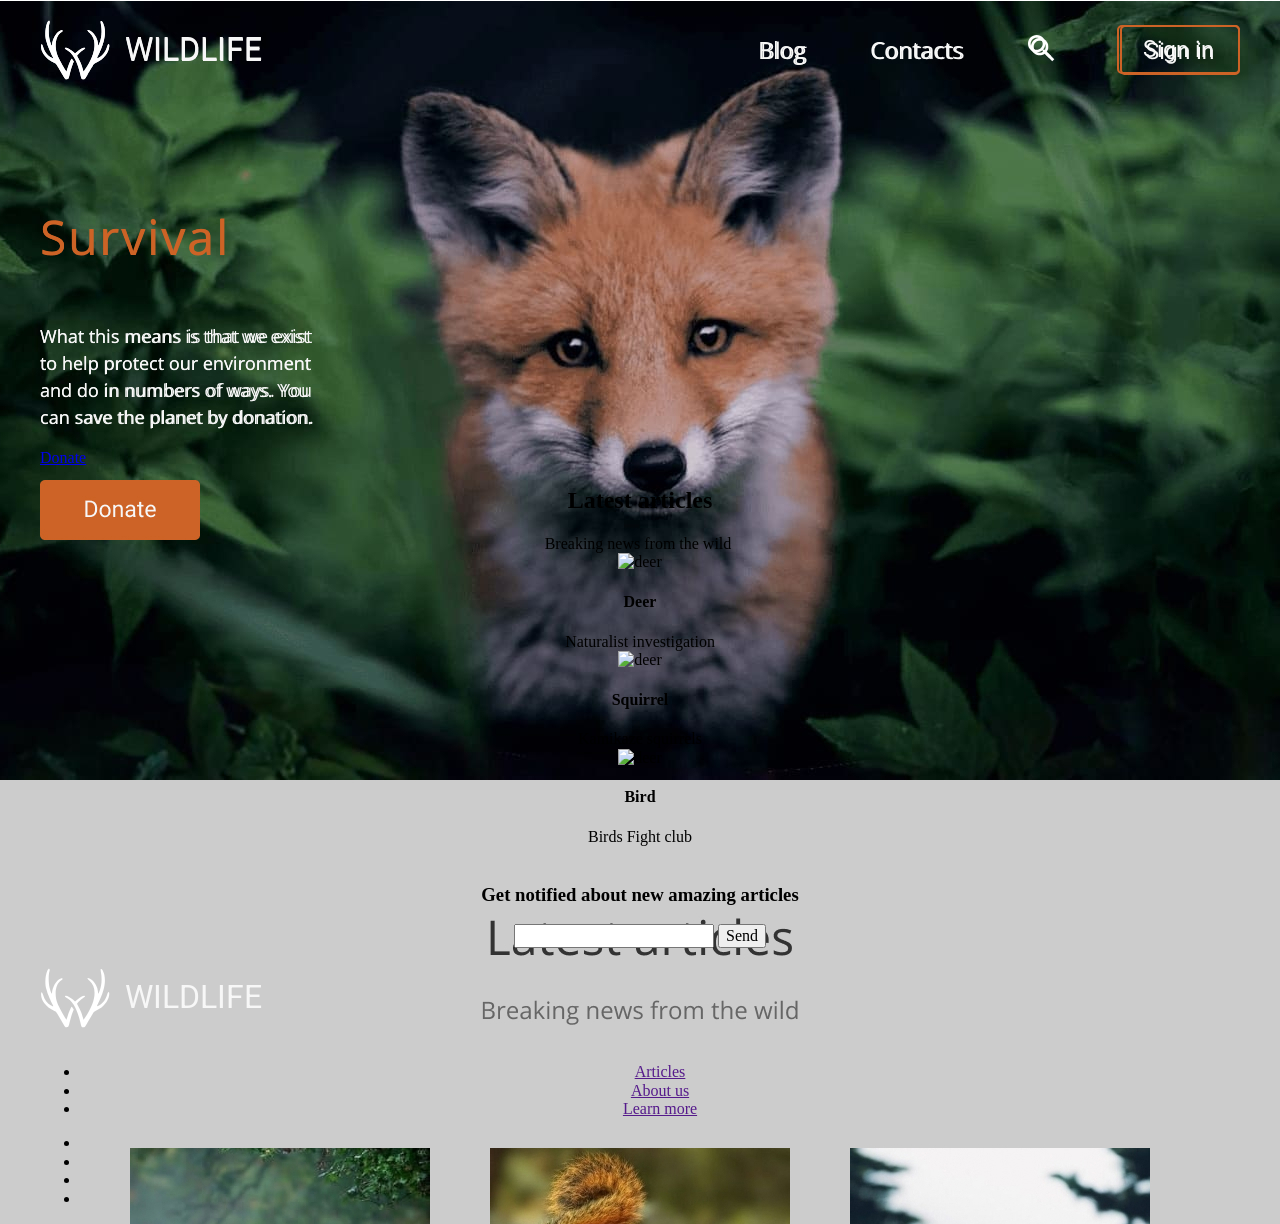
==== wildlife/index.html @ 8649aa07 "init Some work progress" ====
<!DOCTYPE html>
<html lang="en">

<head>
    <meta charset="UTF-8">
    <meta name="viewport" content="width=device-width, initial-scale=1.0">
    <link rel="stylesheet" href="normalize.css">
    <link rel="stylesheet" href="style.css">
    <link rel="preconnect" href="https://fonts.gstatic.com">
    <link href="https://fonts.googleapis.com/css2?family=Open+Sans&family=Roboto&display=swap" rel="stylesheet">
    <title>WILDLIFE</title>
</head>

<body>
    <header>
        <div class="wrapper">
            <div class="head">
                <div class="logo">
                    <img src="assets/Logo.svg" alt="logo">
                    <p>WILDLIFE</p>
                </div>
                <nav>
                    <ul>
                        <li><a href="#">Blog</a></li>
                        <li><a href="#">Contacts</a></li>
                        <li>
                            <input class="noVisible" type="text" placeholder="Search">
                            <a class="search" href="#">
                                <img src="assets/search.svg" alt="search" class="search">
                            </a>
                        </li>
                        <li><a href="#" class="signIn">Sign in</a></li>
                    </ul>
                </nav>
            </div>
            <div class="survival">
                <h1>Survival</h1>
                <p>What this means is that we exist to help protect
                    our environment and do in numbers of ways. You
                    can save the planet by donation.</p>
                <a href="#">
                    Donate
                </a>
            </div>
        </div>
    </header>
    <main>
        <div class="wrapper">
            <div class="latestArticles">
                <h2>
                    Latest articles
                </h2>
                <sh2>
                    Breaking news from the wild
                </sh2>
                <img src="" alt="" class="leftArrow">
                <article>
                    <img src="" alt="deer">
                    <h4>
                        Deer
                    </h4>
                    <sh4>
                        Naturalist investigation
                    </sh4>
                </article>
                <article>
                    <img src="" alt="deer">
                    <h4>
                        Squirrel
                    </h4>
                    <sh4>
                        Kamikaze squirrels
                    </sh4>
                </article>
                <article>
                    <img src="" alt="deer">
                    <h4>
                        Bird
                    </h4>
                    <sh4>
                        Birds Fight club
                    </sh4>
                </article>
                <img src="" alt="" class="rightArrow">
                <h3>
                    Get notified about new amazing articles
                </h3>
                <input type="email">
                <button type="submit">Send</button>
            </div>
        </div>
    </main>
    <footer>
        <div class="wrapper">
            <div class="logo">
                <img src="assets/Logo.svg" alt="logo">
                <p>WILDLIFE</p>
            </div>
            <ul>
                <li><a href="">Articles</a></li>
                <li><a href="">About us</a></li>
                <li><a href="">Learn more</a></li>
            </ul>
            <ul class="socials">
                <li><a href=""></a></li>
                <li><a href=""></a></li>
                <li><a href=""></a></li>
                <li><a href=""></a></li>
            </ul>
        </div>
    </footer>
</body>

</html>
---- wildlife/style.css ----
.wrapper {
    max-width: 1200px;
    margin: 0 auto;
}
.noVisible {
    display:none;
}
.Visible {
    display: inline;
}

body {
    background: url(assets/SiteFull.jpg) top center no-repeat;
    text-align: center;
}

h1 {
    font-family: 'Open Sans', sans-serif;
    font-size: 3rem;
    line-height: 4.5rem;
    letter-spacing: 0.125rem;
    color: #CD6326;
    font-weight: normal;
}

p {
    font-family: 'Open Sans', sans-serif;
    font-size: 1.125rem;
    line-height: 1.6875rem;
    color: #F7F7F7;
}

/* header {
    background: #070E19;
    background: url(assets/Fox.jpg) top no-repeat;
}

main {
    background: #ccc;
}

footer {
    background: #070E19;
    background: url(assets/footer.jpg) top no-repeat;
} */

/* HEADER-HEAD */
.logo {
    display: flex;
}
.logo > p {
    font-family: 'Roboto', sans-serif;
    color: #F7F7F7;
    font-size: 2rem;
    line-height: 2.1875rem;
    margin-left: 0.9375rem;
}
.logo > img {
    align-self: flex-start;
    margin-top: 1.25rem;
}
nav ul{
    display: flex;
    list-style-type: none;
    margin-top: 1.25rem;
    margin-bottom: 5.5625rem;
}
nav ul li {
    margin-left: 2.625rem;
    margin-right: 1.4375rem;
    align-self: center;
}
nav ul li a{
font-family: 'Open Sans', sans-serif;
font-size: 1.4375rem;
line-height: 3.75rem;
color: #F7F7F7;
text-decoration: none;
}
a.signIn {
    font-family: 'Roboto', sans-serif;
    border: 0.125rem solid #CD6326;
    box-sizing: border-box;
    border-radius: 0.3125rem;
    padding: 0.5625rem 1.5rem;
    margin-right: -1.4375rem;
}
a.signIn:hover {
    background: #CD6326;
}
a.signIn:active {
    background: #8F5613;
}

a.search {
    align-self: flex-end;
}
.head {
    display: flex;
    justify-content: space-between;
}

/* HEADER-SURVIVAL */
.survival {
    text-align: left;
}
.survival h1 {
    margin-bottom: 3.125rem;
}
.survival p {
    width: 17.5rem;
}
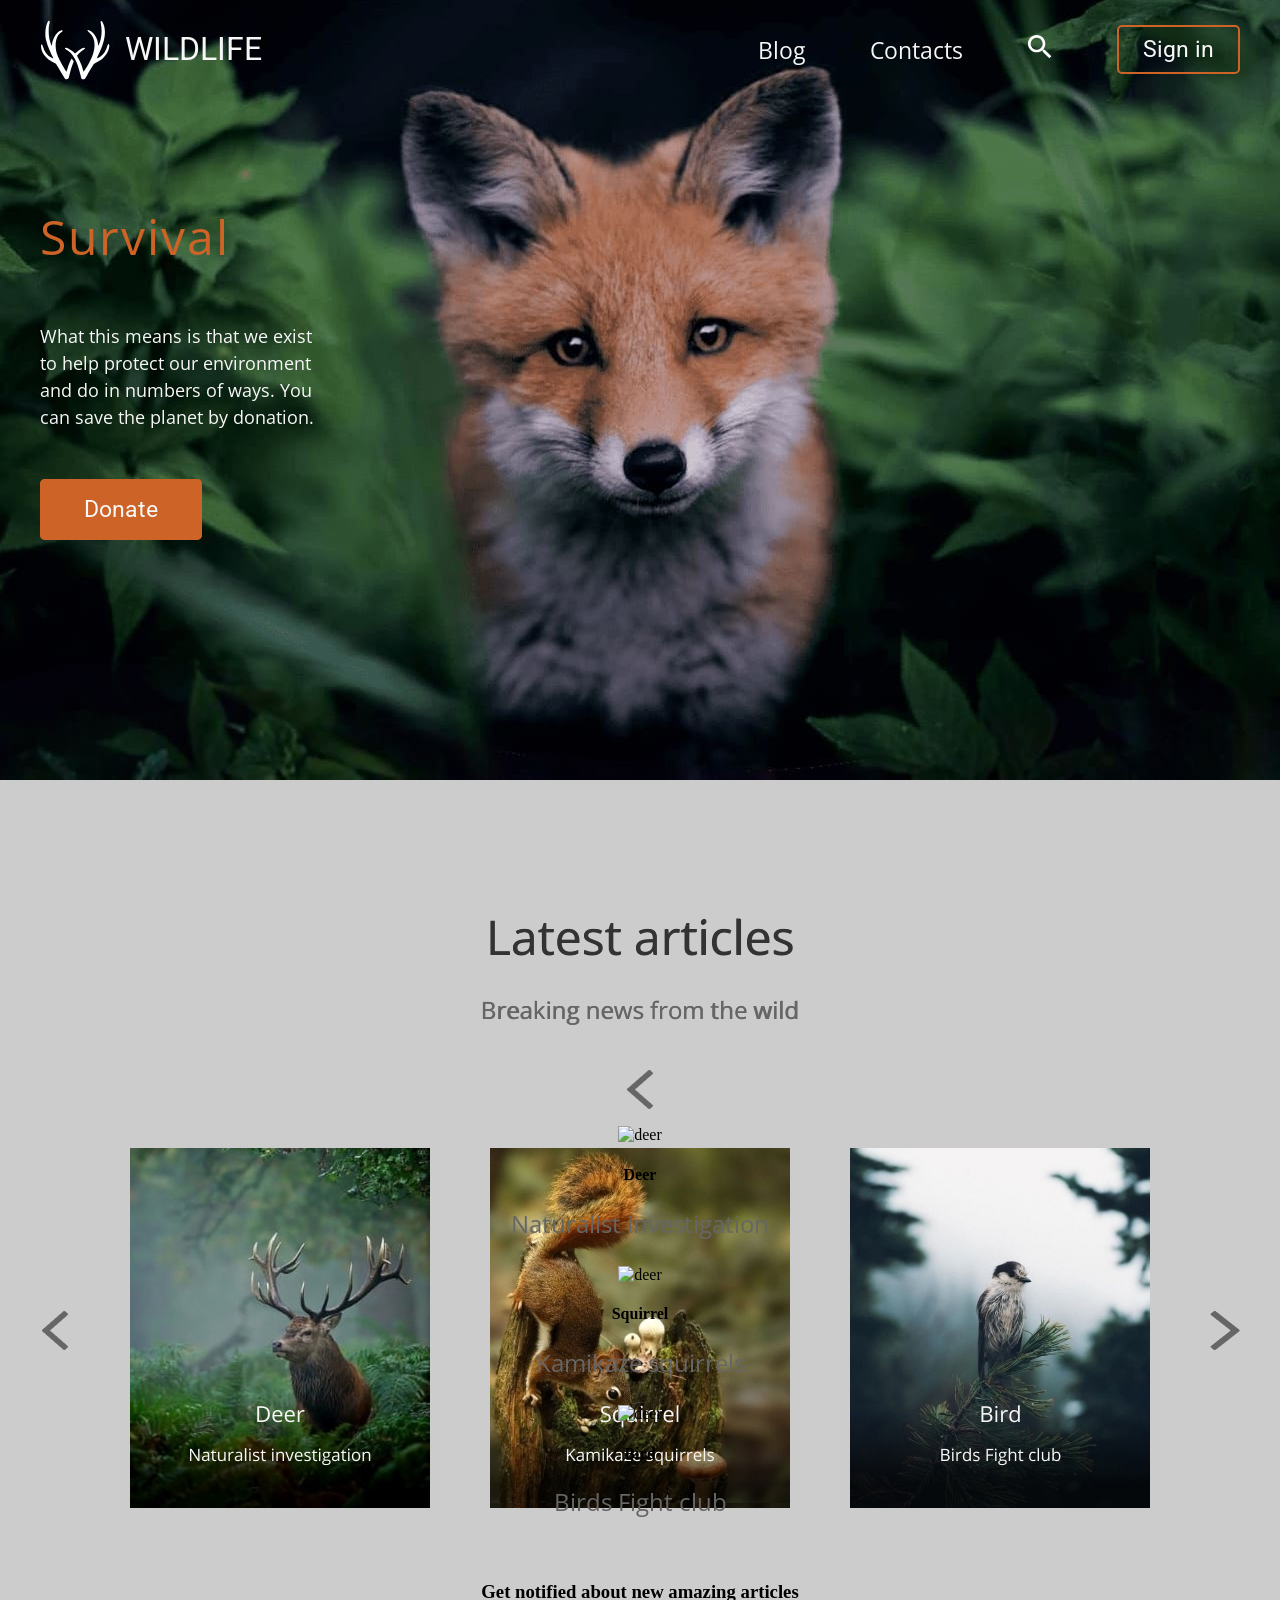
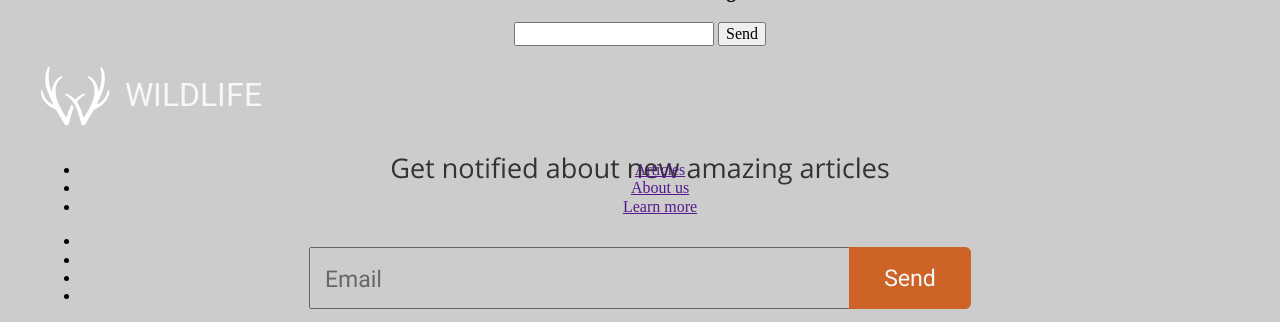
==== commit 432b7bb9: "init work work" ====
--- a/wildlife/index.html
+++ b/wildlife/index.html
@@ -50,38 +50,40 @@
                 <h2>
                     Latest articles
                 </h2>
-                <sh2>
+                <p>
                     Breaking news from the wild
-                </sh2>
-                <img src="" alt="" class="leftArrow">
-                <article>
-                    <img src="" alt="deer">
-                    <h4>
-                        Deer
-                    </h4>
-                    <sh4>
-                        Naturalist investigation
-                    </sh4>
-                </article>
-                <article>
-                    <img src="" alt="deer">
-                    <h4>
-                        Squirrel
-                    </h4>
-                    <sh4>
-                        Kamikaze squirrels
-                    </sh4>
-                </article>
-                <article>
-                    <img src="" alt="deer">
-                    <h4>
-                        Bird
-                    </h4>
-                    <sh4>
-                        Birds Fight club
-                    </sh4>
-                </article>
-                <img src="" alt="" class="rightArrow">
+                </p>
+                <div class="galery">
+                    <img src="assets/leftArrow.png" alt="left">
+                    <article>
+                        <img src="" alt="deer">
+                        <h4>
+                            Deer
+                        </h4>
+                        <p>
+                            Naturalist investigation
+                        </p>
+                    </article>
+                    <article>
+                        <img src="" alt="deer">
+                        <h4>
+                            Squirrel
+                        </h4>
+                        <p>
+                            Kamikaze squirrels
+                        </p>
+                    </article>
+                    <article>
+                        <img src="" alt="deer">
+                        <h4>
+                            Bird
+                        </h4>
+                        <p>
+                            Birds Fight club
+                        </p>
+                    </article>
+                    <img src="" alt="" class="rightArrow">
+                </div>
                 <h3>
                     Get notified about new amazing articles
                 </h3>
--- a/wildlife/style.css
+++ b/wildlife/style.css
@@ -23,6 +23,14 @@
     font-weight: normal;
 }
 
+h2 {
+    font-family: 'Open Sans', sans-serif;
+    font-size: 3rem;
+    line-height: 4.5rem;
+    color: #333333;
+    font-weight: normal;
+}
+
 p {
     font-family: 'Open Sans', sans-serif;
     font-size: 1.125rem;
@@ -30,11 +38,12 @@
     color: #F7F7F7;
 }
 
-/* header {
+ header {
     background: #070E19;
     background: url(assets/Fox.jpg) top no-repeat;
+    min-height: 48.6875rem;
 }
-
+/*
 main {
     background: #ccc;
 }
@@ -87,9 +96,11 @@
 }
 a.signIn:hover {
     background: #CD6326;
+    border: 0.125rem solid #CD6326;
 }
 a.signIn:active {
     background: #8F5613;
+    border: 0.125rem solid #8F5613;
 }
 
 a.search {
@@ -109,4 +120,42 @@
 }
 .survival p {
     width: 17.5rem;
-}+    margin-bottom: 4.0625rem;
+}
+.survival a {
+    font-family: 'Roboto', sans-serif;
+    font-size: 1.4375rem;
+    line-height: 1.6875rem;
+    color: #F7F7F7;
+    text-decoration: none;
+    border: 0.125rem solid #CD6326;
+    box-sizing: border-box;
+    border-radius: 0.3125rem;
+    padding: 0.9375rem 2.625rem;
+    background: #CD6326;
+    margin-bottom: 50px;
+}
+.survival a:hover {
+    background: #e39128;
+    border: 0.125rem solid #e39128;
+}
+.survival a:active {
+    background: #8F5613;
+    border: 0.125rem solid #8F5613;
+}
+
+/* MAIN - LATESTARTICLES */
+
+.latestArticles h2 {
+    margin-top: 7.625rem;
+    margin-bottom: 1.1875rem;
+}
+
+.latestArticles p {
+    font-family: 'Open Sans', sans-serif;
+    font-size: 1.5rem;
+    line-height: 2.25rem;
+    color: #666666;
+    margin-top: 0;
+}
+
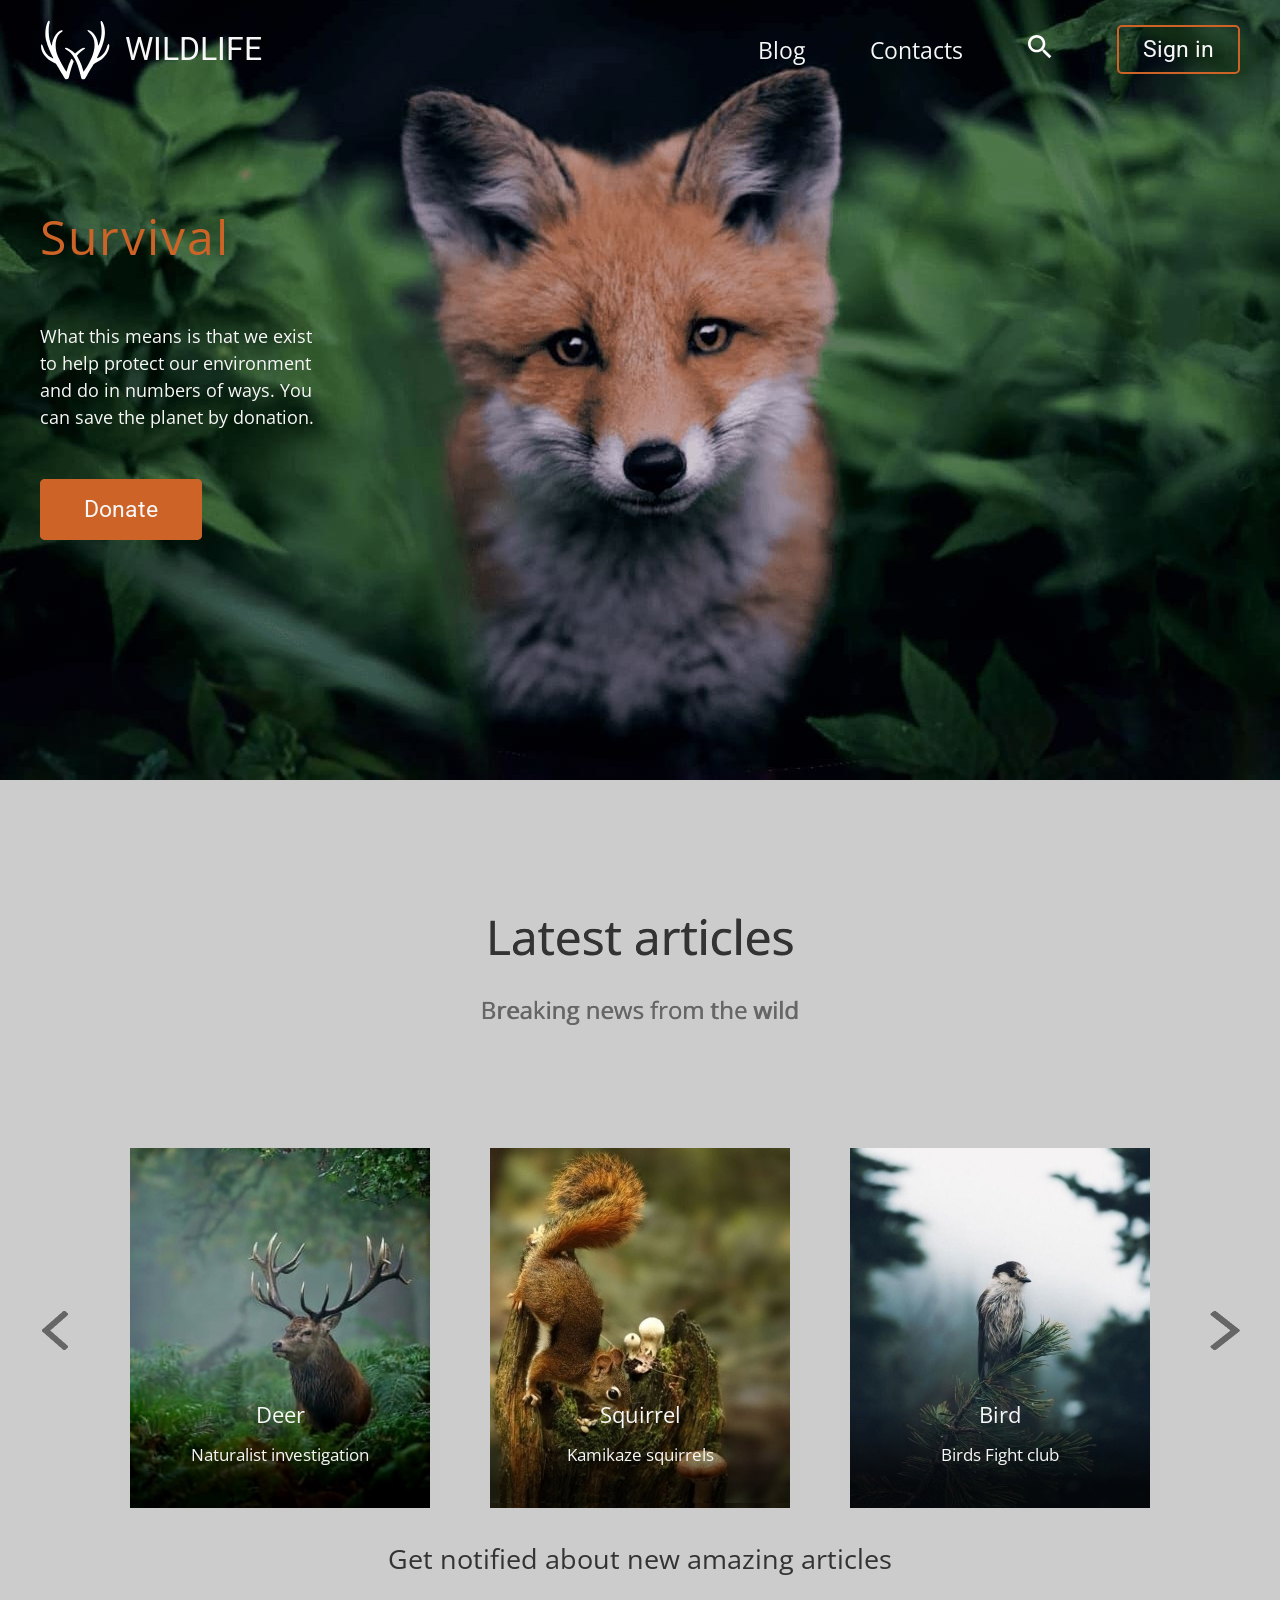
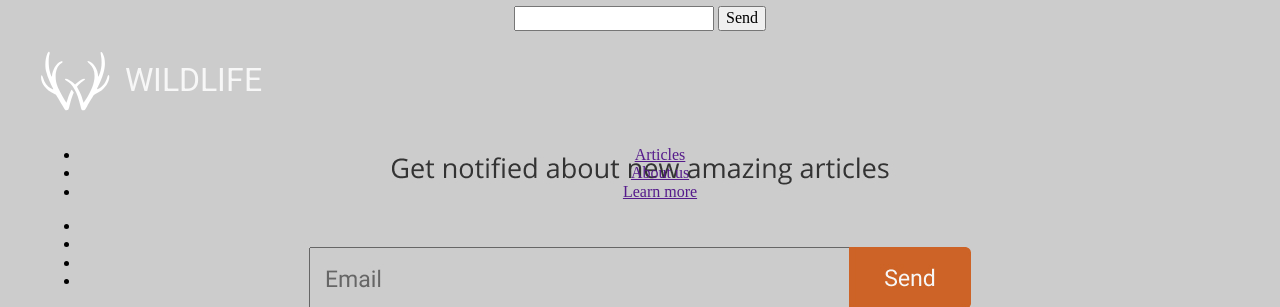
==== commit cd4c9685: "init finish galery" ====
--- a/wildlife/index.html
+++ b/wildlife/index.html
@@ -6,6 +6,7 @@
     <meta name="viewport" content="width=device-width, initial-scale=1.0">
     <link rel="stylesheet" href="normalize.css">
     <link rel="stylesheet" href="style.css">
+    <link rel="stylesheet" href="bounce.css">
     <link rel="preconnect" href="https://fonts.gstatic.com">
     <link href="https://fonts.googleapis.com/css2?family=Open+Sans&family=Roboto&display=swap" rel="stylesheet">
     <title>WILDLIFE</title>
@@ -54,35 +55,35 @@
                     Breaking news from the wild
                 </p>
                 <div class="galery">
-                    <img src="assets/leftArrow.png" alt="left">
-                    <article>
-                        <img src="" alt="deer">
+                    <a href="#"><img src="assets/leftArrow.png" alt="left"></a>
+                    <a href="#" class="bounce"><article>
+                        <img src="assets/deer.jpg" alt="deer">
                         <h4>
                             Deer
                         </h4>
                         <p>
                             Naturalist investigation
                         </p>
-                    </article>
-                    <article>
-                        <img src="" alt="deer">
+                    </article></a>
+                    <a href="#" class="bounce"><article>
+                        <img src="assets/squirrel.jpg" alt="squirrel">
                         <h4>
                             Squirrel
                         </h4>
                         <p>
                             Kamikaze squirrels
                         </p>
-                    </article>
-                    <article>
-                        <img src="" alt="deer">
+                    </article></a>
+                    <a href="#" class="bounce"><article>
+                        <img src="assets/bird.jpg" alt="bird">
                         <h4>
                             Bird
                         </h4>
                         <p>
                             Birds Fight club
                         </p>
-                    </article>
-                    <img src="" alt="" class="rightArrow">
+                    </article></a>
+                    <a href="#"><img src="assets/rightArrow.png" alt="" class="rightArrow"></a>
                 </div>
                 <h3>
                     Get notified about new amazing articles
--- a/wildlife/style.css
+++ b/wildlife/style.css
@@ -22,12 +22,25 @@
     color: #CD6326;
     font-weight: normal;
 }
-
 h2 {
     font-family: 'Open Sans', sans-serif;
     font-size: 3rem;
     line-height: 4.5rem;
     color: #333333;
+    font-weight: normal;
+}
+h3 {
+    font-family: 'Open Sans', sans-serif;
+    font-size: 1.6875rem;
+    line-height: 2.5rem;
+    color: #333333;
+    font-weight: normal;
+}
+h4 {
+    font-family: 'Open Sans', sans-serif;
+    font-size: 1.375rem;
+    line-height: 2.25rem;
+    color: #F7F7F7;
     font-weight: normal;
 }
 
@@ -157,5 +170,42 @@
     line-height: 2.25rem;
     color: #666666;
     margin-top: 0;
-}
-
+    margin-bottom: 7.5rem;
+}
+
+/* MAIN - LA - GALERY */
+
+.galery article p {
+    font-family: 'Open Sans', sans-serif;
+    font-size: 1.0625rem;
+    line-height: 1.6875rem;
+    color: #F7F7F7;
+}
+.galery {
+    display: flex;
+    justify-content: space-between;
+    align-items: center;
+}
+article {
+    position: relative;
+}
+
+article p {
+    position: absolute;
+    left: 10%;
+    right: 10%;
+    top:  80.5%;
+}
+article h4 {
+    position: absolute;
+    left: 10%;
+    right: 10%;
+    top: 60%;
+}
+.galery a:hover {
+    transform: skew(-10deg);
+}
+.galery a.bounce:hover {
+    animation: bounce 1s;
+}
+
--- a/wildlife/bounce.css
+++ b/wildlife/bounce.css
@@ -0,0 +1,16 @@
+@keyframes bounce {
+	0%, 20%, 60%, 100% {
+		transform: translateY(0);
+		transform: translateY(0);
+	}
+
+	40% {
+		transform: translateY(-20px);
+		transform: translateY(-20px);
+	}
+
+	80% {
+		transform: translateY(-10px);
+		transform: translateY(-10px);
+	}
+}
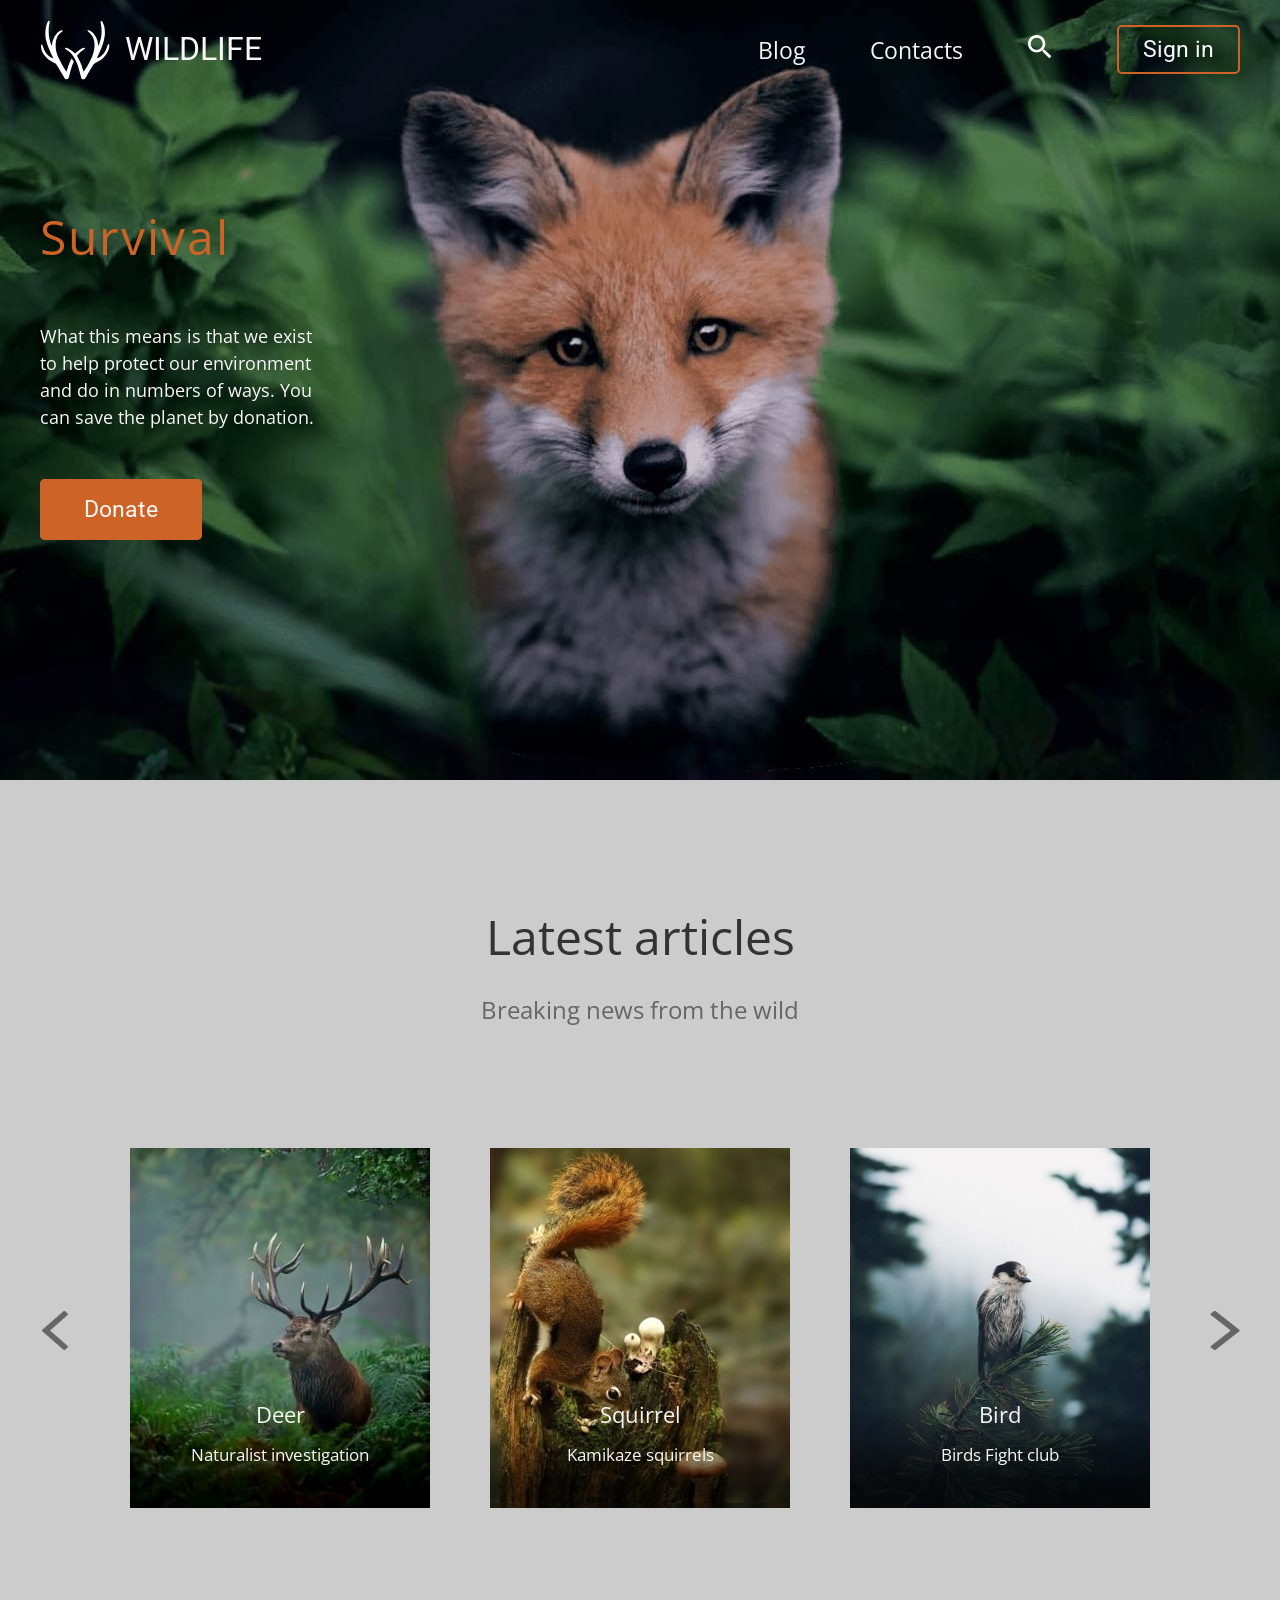
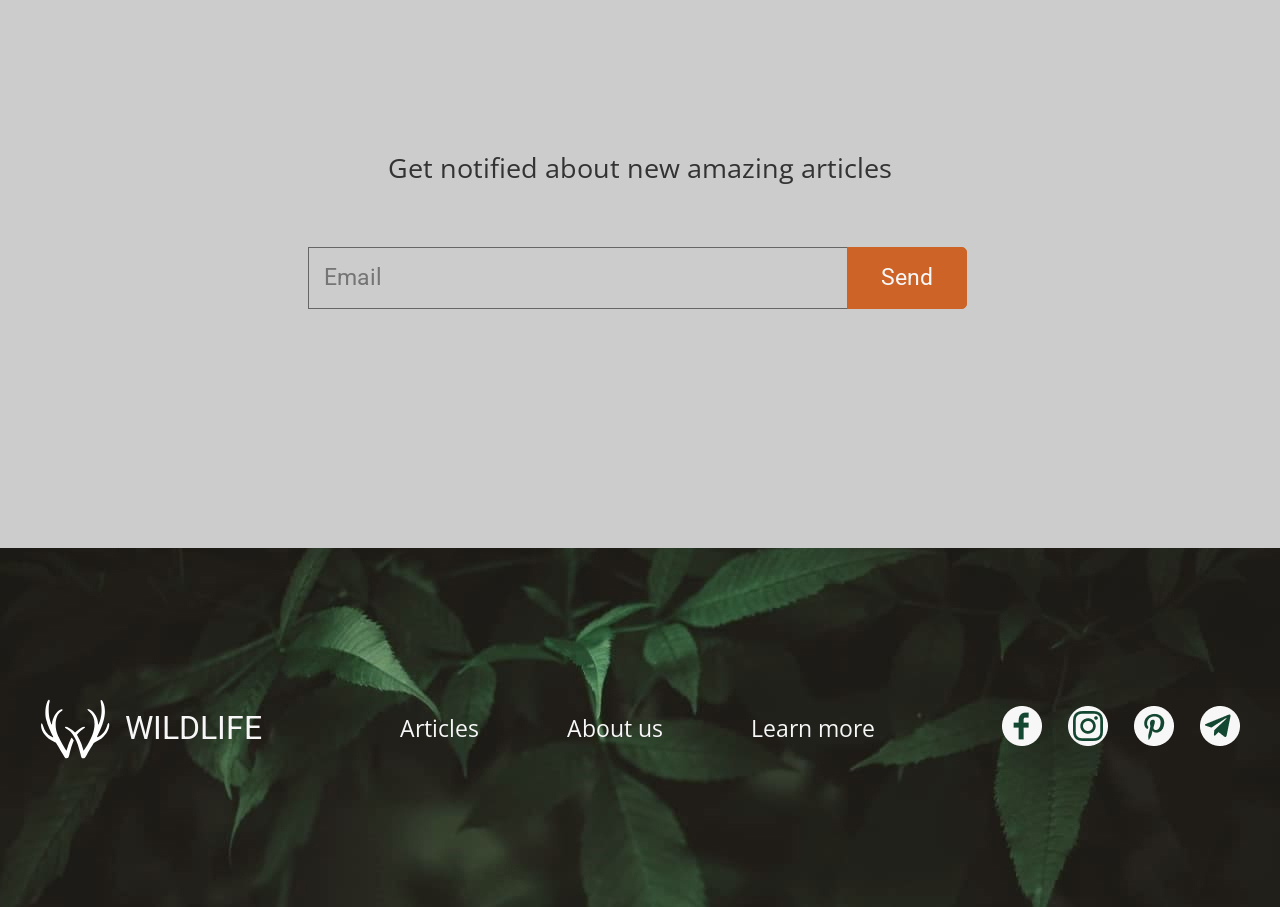
==== commit abd3ca7d: "init Finish footer" ====
--- a/wildlife/index.html
+++ b/wildlife/index.html
@@ -55,41 +55,51 @@
                     Breaking news from the wild
                 </p>
                 <div class="galery">
-                    <a href="#"><img src="assets/leftArrow.png" alt="left"></a>
-                    <a href="#" class="bounce"><article>
-                        <img src="assets/deer.jpg" alt="deer">
-                        <h4>
-                            Deer
-                        </h4>
-                        <p>
-                            Naturalist investigation
-                        </p>
-                    </article></a>
-                    <a href="#" class="bounce"><article>
-                        <img src="assets/squirrel.jpg" alt="squirrel">
-                        <h4>
-                            Squirrel
-                        </h4>
-                        <p>
-                            Kamikaze squirrels
-                        </p>
-                    </article></a>
-                    <a href="#" class="bounce"><article>
-                        <img src="assets/bird.jpg" alt="bird">
-                        <h4>
-                            Bird
-                        </h4>
-                        <p>
-                            Birds Fight club
-                        </p>
-                    </article></a>
-                    <a href="#"><img src="assets/rightArrow.png" alt="" class="rightArrow"></a>
+                    <a href="#" class="arrow"><img src="assets/leftArrow.png" alt="left"></a>
+                    <a href="#" class="bounce">
+                        <article>
+                            <img src="assets/deer.jpg" alt="deer">
+                            <h4>
+                                Deer
+                            </h4>
+                            <p>
+                                Naturalist investigation
+                            </p>
+                        </article>
+                    </a>
+                    <a href="#" class="bounce">
+                        <article>
+                            <img src="assets/squirrel.jpg" alt="squirrel">
+                            <h4>
+                                Squirrel
+                            </h4>
+                            <p>
+                                Kamikaze squirrels
+                            </p>
+                        </article>
+                    </a>
+                    <a href="#" class="bounce">
+                        <article>
+                            <img src="assets/bird.jpg" alt="bird">
+                            <h4>
+                                Bird
+                            </h4>
+                            <p>
+                                Birds Fight club
+                            </p>
+                        </article>
+                    </a>
+                    <a href="#" class="arrow"><img src="assets/rightArrow.png" alt="" class="rightArrow"></a>
                 </div>
                 <h3>
                     Get notified about new amazing articles
                 </h3>
-                <input type="email">
-                <button type="submit">Send</button>
+                <div class="email">
+                    <label for="email" value="email">
+                        <input id="email" type="email" placeholder="Email">
+                    </label>
+                    <button type="submit">Send</button>
+                </div>
             </div>
         </div>
     </main>
@@ -99,16 +109,24 @@
                 <img src="assets/Logo.svg" alt="logo">
                 <p>WILDLIFE</p>
             </div>
-            <ul>
+            <ul class="navigation">
                 <li><a href="">Articles</a></li>
                 <li><a href="">About us</a></li>
                 <li><a href="">Learn more</a></li>
             </ul>
             <ul class="socials">
-                <li><a href=""></a></li>
-                <li><a href=""></a></li>
-                <li><a href=""></a></li>
-                <li><a href=""></a></li>
+                <li><a href="">
+                        <img src="assets/facebookSocials.png" alt="facebook">
+                    </a></li>
+                <li><a href="">
+                        <img src="assets/instagramSocials.png" alt="instagram">
+                    </a></li>
+                <li><a href="">
+                        <img src="assets/picassoSocials.png" alt="picasso">
+                    </a></li>
+                <li><a href="">
+                        <img src="assets/telegramSocials.png" alt="telegram">
+                    </a></li>
             </ul>
         </div>
     </footer>
--- a/wildlife/style.css
+++ b/wildlife/style.css
@@ -52,19 +52,19 @@
 }
 
  header {
-    background: #070E19;
+    background: #02160b;
     background: url(assets/Fox.jpg) top no-repeat;
     min-height: 48.6875rem;
 }
-/*
+
 main {
     background: #ccc;
 }
 
 footer {
-    background: #070E19;
+    background: #181617;
     background: url(assets/footer.jpg) top no-repeat;
-} */
+}
 
 /* HEADER-HEAD */
 .logo {
@@ -98,6 +98,9 @@
 line-height: 3.75rem;
 color: #F7F7F7;
 text-decoration: none;
+}
+nav ul li a:hover {
+    border-bottom: 2px solid #F7F7F7;
 }
 a.signIn {
     font-family: 'Roboto', sans-serif;
@@ -202,10 +205,105 @@
     right: 10%;
     top: 60%;
 }
-.galery a:hover {
+.galery a.arrow:hover {
     transform: skew(-10deg);
 }
 .galery a.bounce:hover {
     animation: bounce 1s;
 }
 
+/* MAIN - LA - NOTIFIED */
+
+.latestArticles h3 {
+    margin-top: 14.71875rem;
+}
+
+.latestArticles .email {
+    margin-top: 3.6875rem;
+    margin-bottom: 14.9375rem;
+}
+
+.email input {
+    width: 33.75rem;
+    height: 3.875rem;
+    background-color: rgba(204,204,204, 0);
+    border: 0.0625rem solid #666;
+    font-family: 'Roboto', sans-serif;
+    font-size: 1.4375rem;
+    line-height: 1.6875rem;
+    color: #666;
+    box-sizing: border-box;
+    padding-left: 0.9375rem;
+}
+.email button {
+    width: 7.5rem;
+    height: 3.875rem;
+    background-color: #CD6326;
+    border: 0.0625rem solid #CD6326;
+    border-radius: 0 0.3125rem 0.3125rem 0;
+    box-sizing: border-box;
+    position: relative;
+    right: 0.3125rem;
+    font-family: 'Roboto', sans-serif;
+    font-size: 1.4375rem;
+    line-height: 1.6875rem;
+    color: #F7F7F7;
+}
+.email button:hover {
+    background: ;
+}
+.email button:hover {
+    background: #e39128;
+    border: 0.125rem solid #e39128;
+}
+.email button:active {
+    background: #8F5613;
+    border: 0.125rem solid #8F5613;
+}
+
+/* FOOTER */
+footer .wrapper {
+    display: flex;
+    justify-content: space-between;
+    padding-top: 8.1875rem;
+    padding-bottom: 8.0625rem;
+}
+
+footer .logo {
+    flex-grow: 1;
+}
+
+footer .navigation {
+    display: flex;
+    list-style-type: none;
+    justify-content: center;
+    align-self: center;
+    flex-grow: 3.5;
+}
+footer .navigation li a{
+    font-family: 'Open Sans', sans-serif;
+    font-size: 1.4375rem;
+    line-height: 3.75rem;
+    color: #F7F7F7;
+    text-decoration: none;
+    margin: 0 2.75rem;
+    position: relative;
+    left: 1.125rem;
+}
+footer .navigation li a:hover {
+    border-bottom: 2px solid #F7F7F7;
+}
+
+footer .socials {
+    display: flex;
+    list-style-type: none;
+    justify-content: flex-end;
+    align-self: center;
+    flex-grow: 1;
+}
+footer .socials li{
+    margin-left: 1.625rem;
+}
+footer .socials li a img:hover {
+    opacity: 0.5;
+}
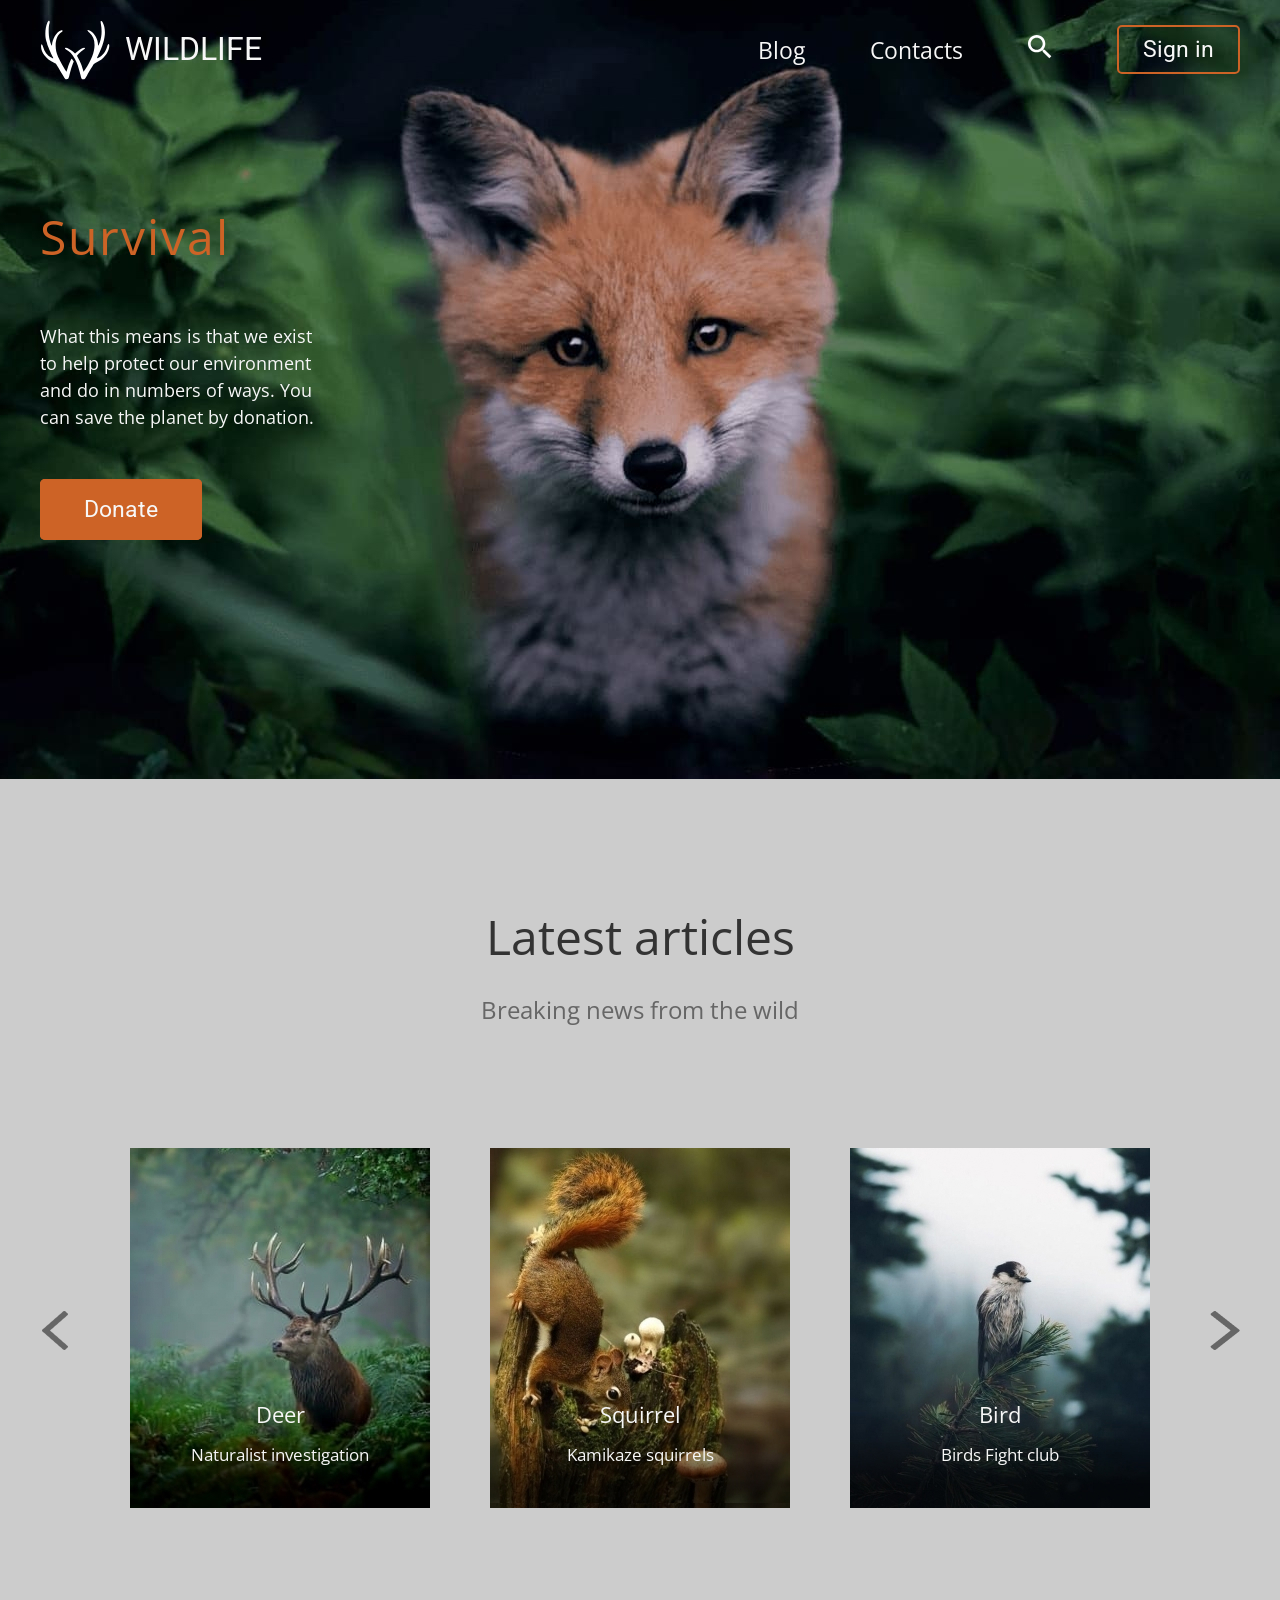
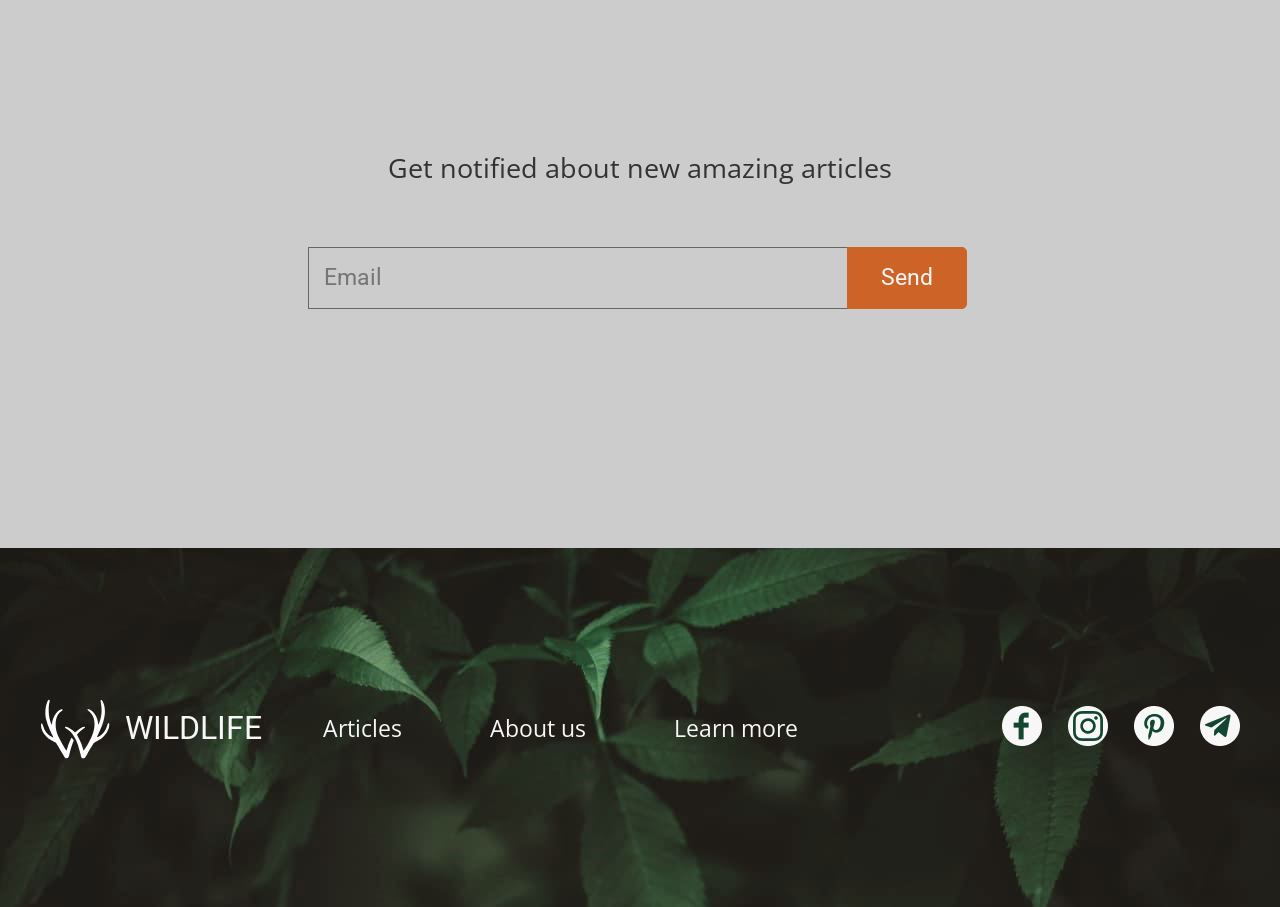
==== commit 63e3d7e3: "init add button search and fix some bugs" ====
--- a/wildlife/index.html
+++ b/wildlife/index.html
@@ -7,6 +7,7 @@
     <link rel="stylesheet" href="normalize.css">
     <link rel="stylesheet" href="style.css">
     <link rel="stylesheet" href="bounce.css">
+    <link rel="stylesheet" href="adaptive.css">
     <link rel="preconnect" href="https://fonts.gstatic.com">
     <link href="https://fonts.googleapis.com/css2?family=Open+Sans&family=Roboto&display=swap" rel="stylesheet">
     <title>WILDLIFE</title>
@@ -25,7 +26,9 @@
                         <li><a href="#">Blog</a></li>
                         <li><a href="#">Contacts</a></li>
                         <li>
-                            <input class="noVisible" type="text" placeholder="Search">
+                            <label for="search" value="search">
+                                <input id="search" class="noVisible" type="text" placeholder="Search">
+                            </label>
                             <a class="search" href="#">
                                 <img src="assets/search.svg" alt="search" class="search">
                             </a>
@@ -131,5 +134,5 @@
         </div>
     </footer>
 </body>
-
+<script src="script.js"></script>
 </html>
--- a/wildlife/style.css
+++ b/wildlife/style.css
@@ -1,16 +1,12 @@
 .wrapper {
-    max-width: 1200px;
+    max-width: 75rem;
     margin: 0 auto;
 }
 .noVisible {
     display:none;
 }
-.Visible {
-    display: inline;
-}
 
 body {
-    background: url(assets/SiteFull.jpg) top center no-repeat;
     text-align: center;
 }
 
@@ -54,6 +50,7 @@
  header {
     background: #02160b;
     background: url(assets/Fox.jpg) top no-repeat;
+    background-size: 90rem;
     min-height: 48.6875rem;
 }
 
@@ -64,11 +61,13 @@
 footer {
     background: #181617;
     background: url(assets/footer.jpg) top no-repeat;
-}
+    background-size: 90rem;
+    }
 
 /* HEADER-HEAD */
 .logo {
     display: flex;
+    width: 4.2625rem;
 }
 .logo > p {
     font-family: 'Roboto', sans-serif;
@@ -83,6 +82,7 @@
 }
 nav ul{
     display: flex;
+    flex-wrap: wrap;
     list-style-type: none;
     margin-top: 1.25rem;
     margin-bottom: 5.5625rem;
@@ -92,7 +92,7 @@
     margin-right: 1.4375rem;
     align-self: center;
 }
-nav ul li a{
+nav ul li a {
 font-family: 'Open Sans', sans-serif;
 font-size: 1.4375rem;
 line-height: 3.75rem;
@@ -102,6 +102,19 @@
 nav ul li a:hover {
     border-bottom: 2px solid #F7F7F7;
 }
+nav ul li input {
+    width: 10rem;
+    height: 3.125rem;
+    box-sizing: border-box;
+    border-radius: 0.3125rem;
+    border: 0.125rem solid #CD6326;
+    background-color: rgba(204,204,204, 0);
+    font-family: 'Open Sans', sans-serif;
+    font-size: 1.4375rem;
+    line-height: 3.75rem;
+    color: #F7F7F7;
+}
+
 a.signIn {
     font-family: 'Roboto', sans-serif;
     border: 0.125rem solid #CD6326;
@@ -149,7 +162,6 @@
     border-radius: 0.3125rem;
     padding: 0.9375rem 2.625rem;
     background: #CD6326;
-    margin-bottom: 50px;
 }
 .survival a:hover {
     background: #e39128;
@@ -163,7 +175,8 @@
 /* MAIN - LATESTARTICLES */
 
 .latestArticles h2 {
-    margin-top: 7.625rem;
+    padding-top: 7.625rem;
+    margin-top: 0;
     margin-bottom: 1.1875rem;
 }
 
@@ -193,6 +206,9 @@
     position: relative;
 }
 
+article img {
+    width: 18.75rem;
+}
 article p {
     position: absolute;
     left: 10%;
@@ -220,7 +236,7 @@
 
 .latestArticles .email {
     margin-top: 3.6875rem;
-    margin-bottom: 14.9375rem;
+    padding-bottom: 14.9375rem;
 }
 
 .email input {
@@ -275,6 +291,7 @@
 
 footer .navigation {
     display: flex;
+    flex-wrap: wrap;
     list-style-type: none;
     justify-content: center;
     align-self: center;
@@ -296,13 +313,15 @@
 
 footer .socials {
     display: flex;
+    flex-wrap: wrap;
     list-style-type: none;
     justify-content: flex-end;
     align-self: center;
     flex-grow: 1;
 }
-footer .socials li{
+footer .socials li img{
     margin-left: 1.625rem;
+    width: 2.5rem;
 }
 footer .socials li a img:hover {
     opacity: 0.5;
--- a/wildlife/adaptive.css
+++ b/wildlife/adaptive.css
@@ -0,0 +1,41 @@
+@media (max-width: 1200px) {
+    html {
+        font-size: 12px;
+    }
+    .logo {
+        flex-wrap: wrap;
+    }
+}
+@media (max-width: 768px) {
+    html {
+        font-size: 8px;
+    }
+    .logo {
+        flex-wrap: wrap;
+    }
+    .galery a.arrow {
+        display: none;
+    }
+}
+@media (max-width: 480px) {
+    html {
+        font-size: 4px;
+    }
+    .logo {
+        flex-wrap: wrap;
+    }
+    .galery a.arrow {
+        display: none;
+    }
+}
+@media (max-width: 290px) {
+    html {
+        font-size: 2px;
+    }
+    .logo {
+        flex-wrap: wrap;
+    }
+    .galery a.arrow {
+        display: none;
+    }
+}
